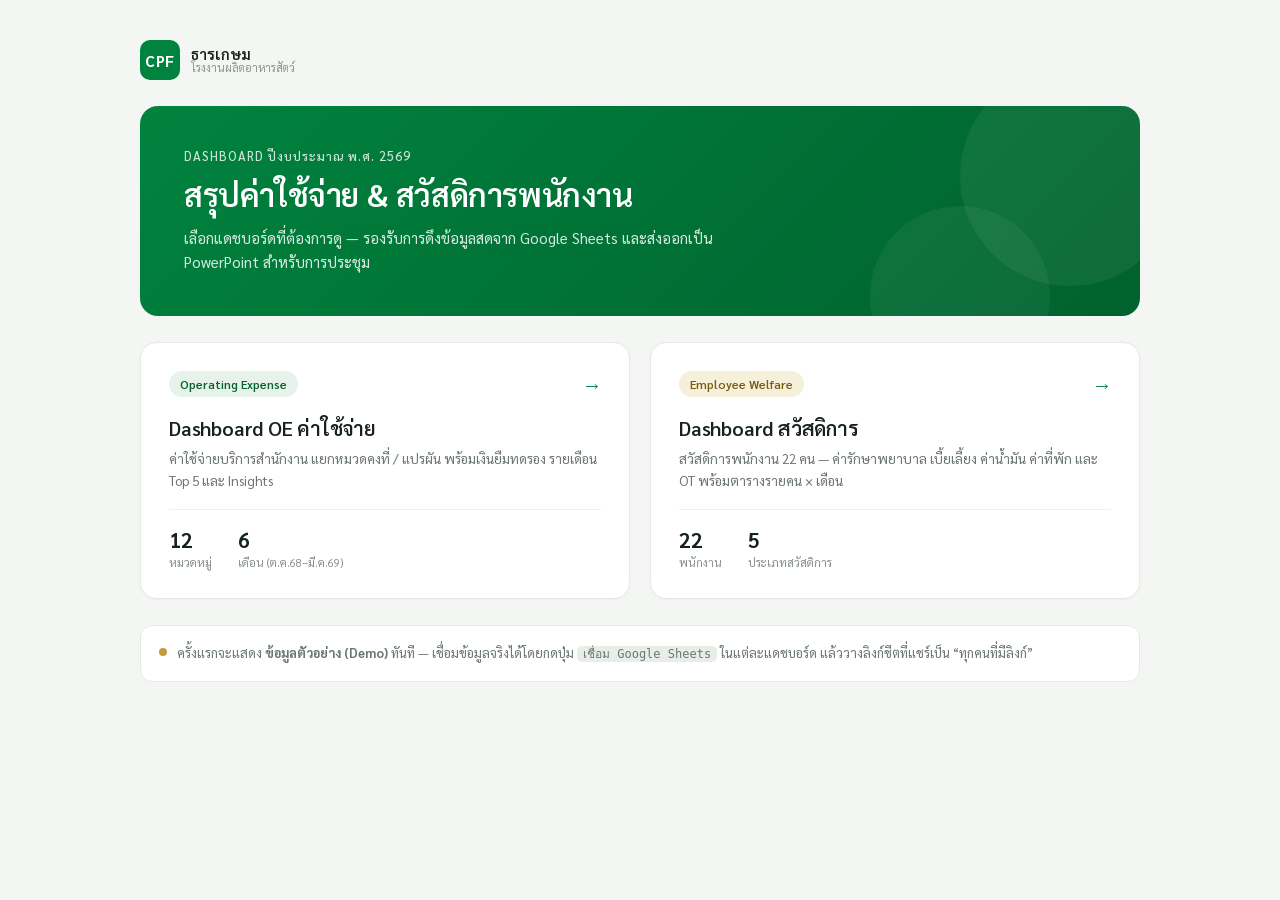
==== index.html @ 9de595ff "ปรับดีไซน์หน้า Landing ตามดีไซน์ใหม่จาก Claude - hero gradient เขียว + brand bar (โลโก้ CPF + ชื่อโร" ====
<!DOCTYPE html>
<html lang="th">
<head>
  <meta charset="UTF-8" />
  <meta name="viewport" content="width=device-width, initial-scale=1.0" />
  <title>CPF ธารเกษม — Dashboard ค่าใช้จ่าย & สวัสดิการ</title>
  <meta name="description" content="แดชบอร์ดสรุปค่าใช้จ่าย OE และสวัสดิการพนักงาน โรงงานผลิตอาหารสัตว์ธารเกษม (CPF)" />
  <link rel="preconnect" href="https://fonts.googleapis.com" />
  <link rel="preconnect" href="https://fonts.gstatic.com" crossorigin />
  <link href="https://fonts.googleapis.com/css2?family=Sarabun:wght@300;400;500;600;700;800&display=swap" rel="stylesheet" />
  <style>
    * { box-sizing: border-box; margin: 0; padding: 0; }
    body {
      font-family: 'Sarabun', system-ui, sans-serif;
      background: #F4F6F3; color: #16221C;
      min-height: 100vh; -webkit-font-smoothing: antialiased;
      display: flex; flex-direction: column; align-items: center;
      padding: 40px 20px 56px;
    }
    .wrap { width: 100%; max-width: 1000px; }

    /* ---- brand bar ---- */
    .brand { display: flex; align-items: center; gap: 11px; margin-bottom: 26px; }
    .brand .logo {
      width: 40px; height: 40px; border-radius: 10px; background: #00833E; color: #fff;
      display: grid; place-items: center; font-weight: 800; font-size: 15px; letter-spacing: .5px;
    }
    .brand .name { font-size: 15px; font-weight: 600; line-height: 1.15; }
    .brand .name small { display: block; font-size: 11px; font-weight: 400; color: #8A938C; }

    /* ---- hero ---- */
    .hero {
      position: relative; overflow: hidden; border-radius: 18px; color: #fff;
      background: linear-gradient(135deg, #00833E 0%, #00622E 100%);
      padding: 42px 44px; margin-bottom: 26px;
    }
    .hero .blob { position: absolute; border-radius: 50%; }
    .hero .blob.b1 { right: -40px; top: -40px; width: 220px; height: 220px; background: rgba(255,255,255,.06); }
    .hero .blob.b2 { right: 90px; bottom: -70px; width: 180px; height: 180px; background: rgba(255,255,255,.05); }
    .hero .inner { position: relative; }
    .hero .eyebrow { font-size: 12.5px; letter-spacing: 1px; text-transform: uppercase; opacity: .8; font-weight: 500; }
    .hero h1 { margin: 10px 0 0; font-size: 32px; font-weight: 600; letter-spacing: -.4px; max-width: 620px; line-height: 1.25; }
    .hero p { margin: 12px 0 0; font-size: 15px; opacity: .85; max-width: 560px; line-height: 1.6; }

    /* ---- cards ---- */
    .cards { display: grid; grid-template-columns: 1fr 1fr; gap: 20px; }
    .card {
      text-align: left; text-decoration: none; color: inherit; cursor: pointer;
      background: #fff; border: 1px solid #E6E9E5; border-radius: 16px; padding: 28px;
      display: flex; flex-direction: column; gap: 18px;
      box-shadow: 0 1px 2px rgba(16,40,28,.04);
      transition: transform .15s ease, box-shadow .15s ease, border-color .15s ease;
    }
    .card:hover { transform: translateY(-3px); box-shadow: 0 12px 30px rgba(16,40,28,.10); border-color: #CFE0D5; }
    .card .row { display: flex; align-items: center; justify-content: space-between; }
    .card .tag {
      display: inline-flex; align-items: center; gap: 8px;
      font-size: 12px; font-weight: 600; padding: 5px 11px; border-radius: 20px;
    }
    .card.oe .tag { color: #00622E; background: #E7F2EB; }
    .card.welfare .tag { color: #7A5C12; background: #F6EFD9; }
    .card .arrow { color: #00833E; font-size: 20px; line-height: 1; transition: transform .15s ease; }
    .card:hover .arrow { transform: translateX(4px); }
    .card .title { font-size: 20px; font-weight: 600; letter-spacing: -.2px; margin-bottom: 7px; }
    .card .desc { font-size: 13.5px; color: #6B7670; line-height: 1.6; }
    .card .stats { display: flex; gap: 26px; padding-top: 16px; border-top: 1px solid #EEF1ED; }
    .card .stats .v { font-size: 21px; font-weight: 700; color: #16221C; letter-spacing: -.3px; }
    .card .stats .l { font-size: 11.5px; color: #8A938C; margin-top: 2px; }

    /* ---- footer note ---- */
    .note {
      margin-top: 26px; font-size: 13px; color: #6B7670; line-height: 1.65;
      background: #fff; border: 1px solid #E6E9E5; border-radius: 12px; padding: 16px 18px;
      display: flex; gap: 10px; align-items: flex-start;
    }
    .note .dot { width: 8px; height: 8px; border-radius: 50%; background: #C79A3A; flex: none; margin-top: 6px; }
    .note code { background: #E9EDE8; padding: 1px 6px; border-radius: 5px; font-family: ui-monospace, monospace; font-size: 12px; }

    @media (max-width: 680px) {
      body { padding: 28px 16px 40px; }
      .hero { padding: 32px 26px; }
      .hero h1 { font-size: 25px; }
      .cards { grid-template-columns: 1fr; }
    }
  </style>
</head>
<body>
  <div class="wrap">
    <div class="brand">
      <div class="logo">CPF</div>
      <div class="name">ธารเกษม<small>โรงงานผลิตอาหารสัตว์</small></div>
    </div>

    <section class="hero">
      <span class="blob b1"></span>
      <span class="blob b2"></span>
      <div class="inner">
        <div class="eyebrow">Dashboard ปีงบประมาณ พ.ศ. 2569</div>
        <h1>สรุปค่าใช้จ่าย &amp; สวัสดิการพนักงาน</h1>
        <p>เลือกแดชบอร์ดที่ต้องการดู — รองรับการดึงข้อมูลสดจาก Google Sheets และส่งออกเป็น PowerPoint สำหรับการประชุม</p>
      </div>
    </section>

    <div class="cards">
      <a class="card oe" href="./oe/">
        <div class="row">
          <span class="tag">Operating Expense</span>
          <span class="arrow">→</span>
        </div>
        <div>
          <div class="title">Dashboard OE ค่าใช้จ่าย</div>
          <p class="desc">ค่าใช้จ่ายบริการสำนักงาน แยกหมวดคงที่ / แปรผัน พร้อมเงินยืมทดรอง รายเดือน Top 5 และ Insights</p>
        </div>
        <div class="stats">
          <div><div class="v">12</div><div class="l">หมวดหมู่</div></div>
          <div><div class="v">6</div><div class="l">เดือน (ต.ค.68–มี.ค.69)</div></div>
        </div>
      </a>

      <a class="card welfare" href="./welfare/">
        <div class="row">
          <span class="tag">Employee Welfare</span>
          <span class="arrow">→</span>
        </div>
        <div>
          <div class="title">Dashboard สวัสดิการ</div>
          <p class="desc">สวัสดิการพนักงาน 22 คน — ค่ารักษาพยาบาล เบี้ยเลี้ยง ค่าน้ำมัน ค่าที่พัก และ OT พร้อมตารางรายคน × เดือน</p>
        </div>
        <div class="stats">
          <div><div class="v">22</div><div class="l">พนักงาน</div></div>
          <div><div class="v">5</div><div class="l">ประเภทสวัสดิการ</div></div>
        </div>
      </a>
    </div>

    <div class="note">
      <span class="dot"></span>
      <div>
        ครั้งแรกจะแสดง <strong>ข้อมูลตัวอย่าง (Demo)</strong> ทันที — เชื่อมข้อมูลจริงได้โดยกดปุ่ม
        <code>เชื่อม Google Sheets</code> ในแต่ละแดชบอร์ด แล้ววางลิงก์ชีตที่แชร์เป็น “ทุกคนที่มีลิงก์”
      </div>
    </div>
  </div>
</body>
</html>
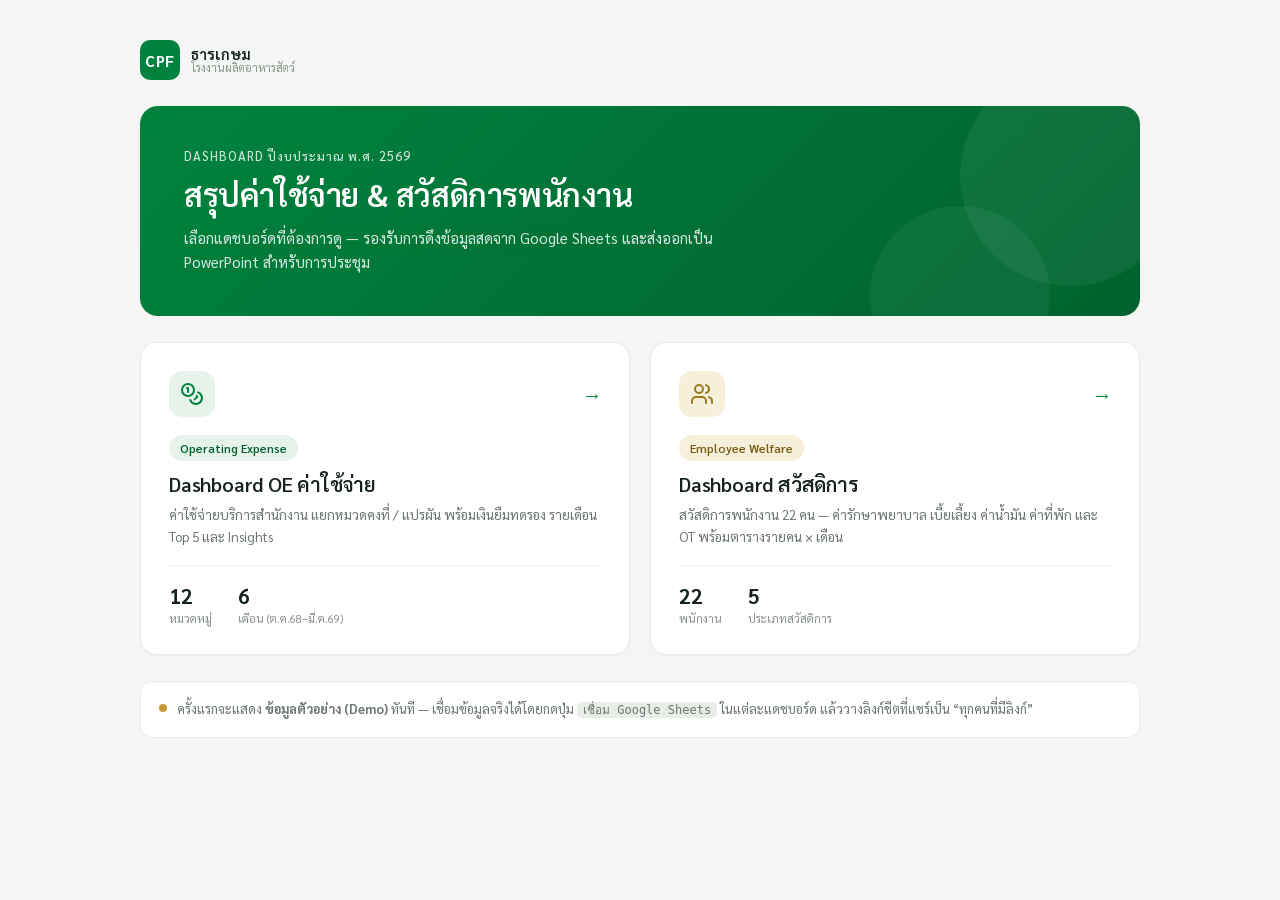
==== commit e38af071: "ปรับ icon UI เป็น inline SVG (Lucide-style) ให้ดูเป็นมืออาชีพ - เพิ่ม icon system ใน common.css: CSS" ====
--- a/index.html
+++ b/index.html
@@ -8,6 +8,9 @@
   <link rel="preconnect" href="https://fonts.googleapis.com" />
   <link rel="preconnect" href="https://fonts.gstatic.com" crossorigin />
   <link href="https://fonts.googleapis.com/css2?family=Sarabun:wght@300;400;500;600;700;800&display=swap" rel="stylesheet" />
+  <link rel="manifest" href="manifest.webmanifest" />
+  <meta name="theme-color" content="#2E7D32" />
+  <link rel="apple-touch-icon" href="assets/icon.svg" />
   <style>
     * { box-sizing: border-box; margin: 0; padding: 0; }
     body {
@@ -66,6 +69,12 @@
     .card .stats { display: flex; gap: 26px; padding-top: 16px; border-top: 1px solid #EEF1ED; }
     .card .stats .v { font-size: 21px; font-weight: 700; color: #16221C; letter-spacing: -.3px; }
     .card .stats .l { font-size: 11.5px; color: #8A938C; margin-top: 2px; }
+    /* ไอคอนหัวการ์ด (inline SVG รับสีจาก currentColor) */
+    .card .ico-badge { width: 46px; height: 46px; border-radius: 13px; display: grid; place-items: center; flex: none; }
+    .card .ico-badge svg { width: 24px; height: 24px; }
+    .card.oe .ico-badge { color: #00833E; background: #E7F2EB; }
+    .card.welfare .ico-badge { color: #9A7B1F; background: #F6EFD9; }
+    .card .tag { margin-bottom: 10px; }
 
     /* ---- footer note ---- */
     .note {
@@ -81,6 +90,18 @@
       .hero { padding: 32px 26px; }
       .hero h1 { font-size: 25px; }
       .cards { grid-template-columns: 1fr; }
+    }
+
+    /* โฟกัสด้วยคีย์บอร์ดให้เห็นชัด (a11y) */
+    .card:focus-visible { outline: 3px solid #FFB300; outline-offset: 3px; }
+    /* เคารพการตั้งค่าผู้ใช้ที่ลดการเคลื่อนไหว */
+    @media (prefers-reduced-motion: reduce) {
+      *, *::before, *::after {
+        animation-duration: .001ms !important;
+        transition-duration: .001ms !important;
+      }
+      .card:hover { transform: none; }
+      .card:hover .arrow { transform: none; }
     }
   </style>
 </head>
@@ -104,10 +125,11 @@
     <div class="cards">
       <a class="card oe" href="./oe/">
         <div class="row">
-          <span class="tag">Operating Expense</span>
+          <span class="ico-badge" aria-hidden="true"><svg viewBox="0 0 24 24" fill="none" stroke="currentColor" stroke-width="2" stroke-linecap="round" stroke-linejoin="round"><circle cx="8" cy="8" r="6"/><path d="M18.09 10.37A6 6 0 1 1 10.34 18"/><path d="M7 6h1v4"/><path d="m16.71 13.88.7.71-2.82 2.82"/></svg></span>
           <span class="arrow">→</span>
         </div>
         <div>
+          <span class="tag">Operating Expense</span>
           <div class="title">Dashboard OE ค่าใช้จ่าย</div>
           <p class="desc">ค่าใช้จ่ายบริการสำนักงาน แยกหมวดคงที่ / แปรผัน พร้อมเงินยืมทดรอง รายเดือน Top 5 และ Insights</p>
         </div>
@@ -119,10 +141,11 @@
 
       <a class="card welfare" href="./welfare/">
         <div class="row">
-          <span class="tag">Employee Welfare</span>
+          <span class="ico-badge" aria-hidden="true"><svg viewBox="0 0 24 24" fill="none" stroke="currentColor" stroke-width="2" stroke-linecap="round" stroke-linejoin="round"><path d="M16 21v-2a4 4 0 0 0-4-4H6a4 4 0 0 0-4 4v2"/><circle cx="9" cy="7" r="4"/><path d="M22 21v-2a4 4 0 0 0-3-3.87"/><path d="M16 3.13a4 4 0 0 1 0 7.75"/></svg></span>
           <span class="arrow">→</span>
         </div>
         <div>
+          <span class="tag">Employee Welfare</span>
           <div class="title">Dashboard สวัสดิการ</div>
           <p class="desc">สวัสดิการพนักงาน 22 คน — ค่ารักษาพยาบาล เบี้ยเลี้ยง ค่าน้ำมัน ค่าที่พัก และ OT พร้อมตารางรายคน × เดือน</p>
         </div>
@@ -141,5 +164,6 @@
       </div>
     </div>
   </div>
+  <script>if ('serviceWorker' in navigator) { addEventListener('load', function () { navigator.serviceWorker.register('sw.js').catch(function () {}); }); }</script>
 </body>
 </html>
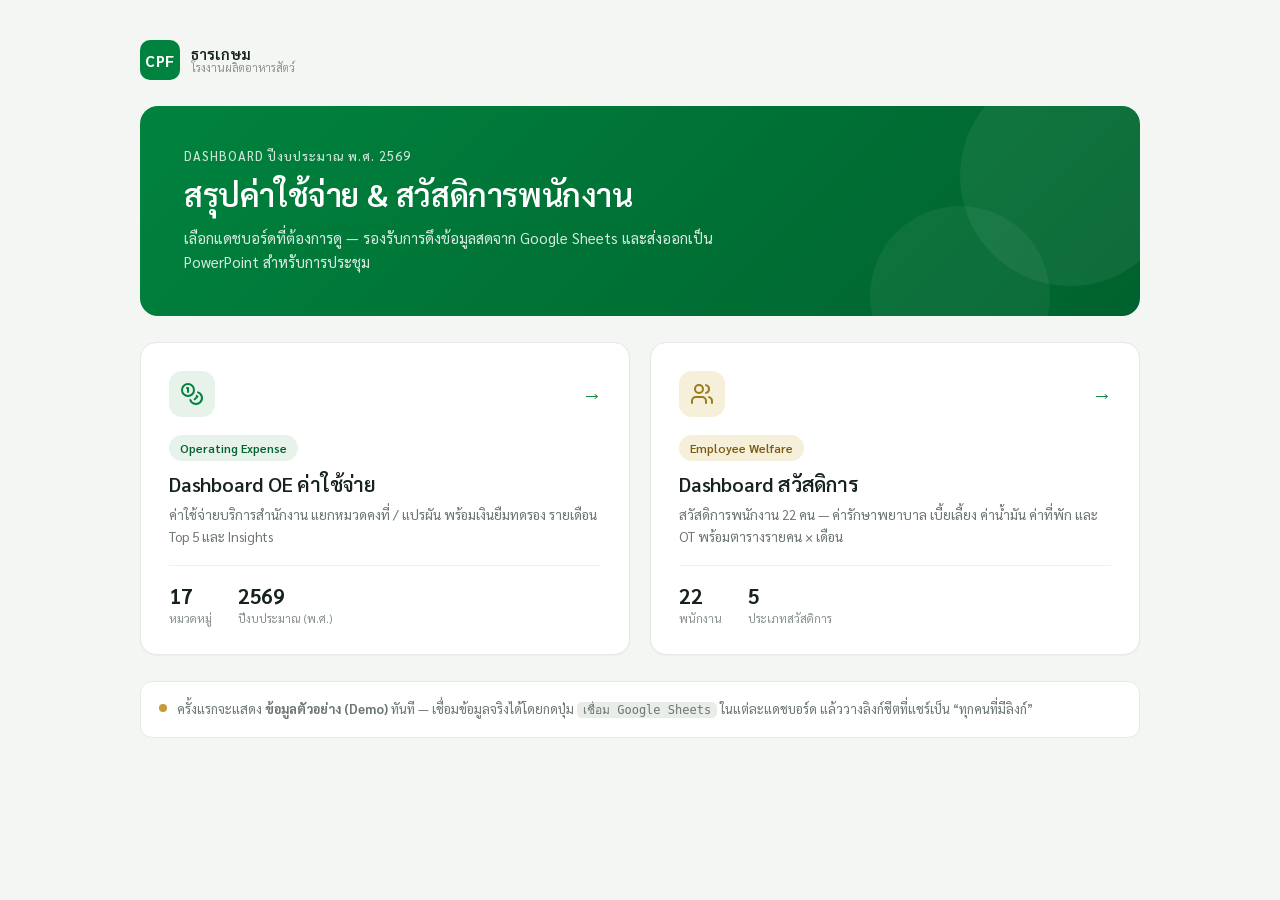
==== commit 15f78ef3: "ตรวจทั้งโปรเจค (scrutinize) แล้วแก้ตามผลตรวจ: ผู้ยืมว่าง, เดือนปนข้อความ, OT ทศนิยม, offline deep-li" ====
--- a/index.html
+++ b/index.html
@@ -59,6 +59,7 @@
     .card .tag {
       display: inline-flex; align-items: center; gap: 8px;
       font-size: 12px; font-weight: 600; padding: 5px 11px; border-radius: 20px;
+      margin-bottom: 10px;
     }
     .card.oe .tag { color: #00622E; background: #E7F2EB; }
     .card.welfare .tag { color: #7A5C12; background: #F6EFD9; }
@@ -74,7 +75,6 @@
     .card .ico-badge svg { width: 24px; height: 24px; }
     .card.oe .ico-badge { color: #00833E; background: #E7F2EB; }
     .card.welfare .ico-badge { color: #9A7B1F; background: #F6EFD9; }
-    .card .tag { margin-bottom: 10px; }
 
     /* ---- footer note ---- */
     .note {
@@ -134,8 +134,8 @@
           <p class="desc">ค่าใช้จ่ายบริการสำนักงาน แยกหมวดคงที่ / แปรผัน พร้อมเงินยืมทดรอง รายเดือน Top 5 และ Insights</p>
         </div>
         <div class="stats">
-          <div><div class="v">12</div><div class="l">หมวดหมู่</div></div>
-          <div><div class="v">6</div><div class="l">เดือน (ต.ค.68–มี.ค.69)</div></div>
+          <div><div class="v">17</div><div class="l">หมวดหมู่</div></div>
+          <div><div class="v">2569</div><div class="l">ปีงบประมาณ (พ.ศ.)</div></div>
         </div>
       </a>
 
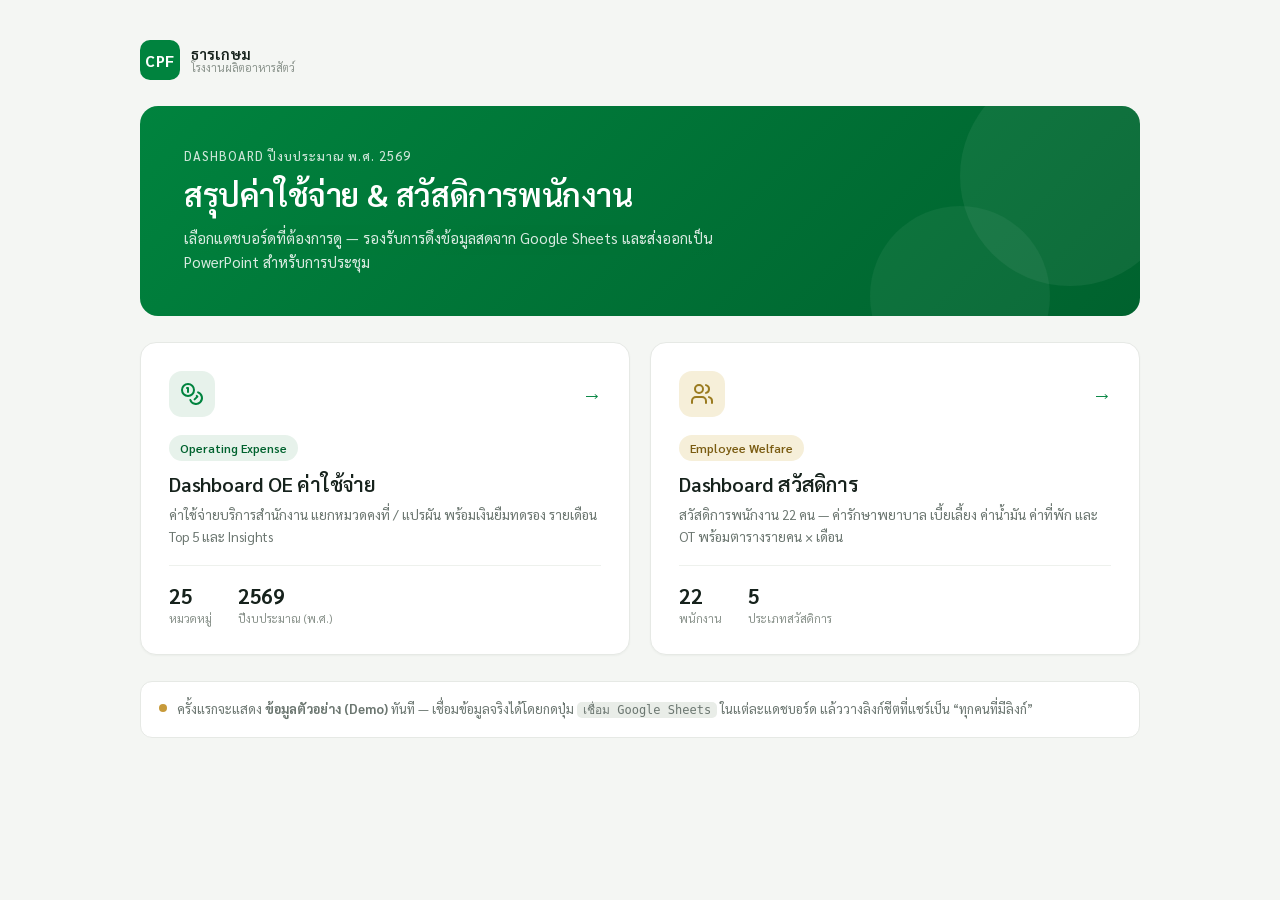
==== commit 11521b9d: "ตรวจทั้งโปรเจกต์แล้วแก้ 4 บั๊ก: แถว insight, ชั่วโมง OT, ทำซ้ำใน editor, สถิติ landing ตรวจทุกไฟล์ต่" ====
--- a/index.html
+++ b/index.html
@@ -133,8 +133,9 @@
           <div class="title">Dashboard OE ค่าใช้จ่าย</div>
           <p class="desc">ค่าใช้จ่ายบริการสำนักงาน แยกหมวดคงที่ / แปรผัน พร้อมเงินยืมทดรอง รายเดือน Top 5 และ Insights</p>
         </div>
+        <!-- ตัวเลขอิงข้อมูล demo ใน assets/data.js (ม.ค.–ก.ค. 2569) — อัปเดตด้วยเมื่อเปลี่ยนชุด demo -->
         <div class="stats">
-          <div><div class="v">17</div><div class="l">หมวดหมู่</div></div>
+          <div><div class="v">25</div><div class="l">หมวดหมู่</div></div>
           <div><div class="v">2569</div><div class="l">ปีงบประมาณ (พ.ศ.)</div></div>
         </div>
       </a>
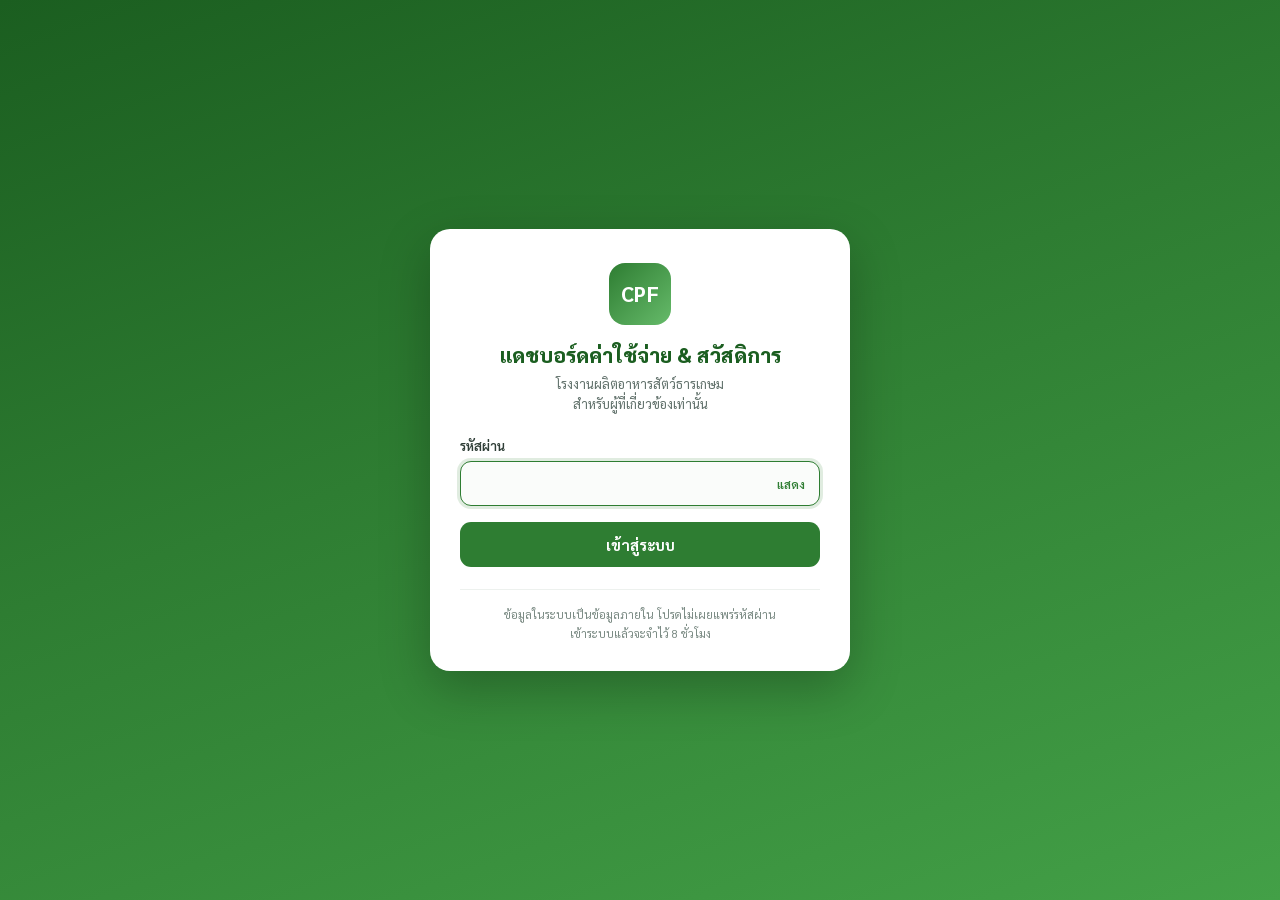
==== commit a8d49f6c: "เพิ่มหน้า login (รหัสผ่านร่วม) + ลบ sheet ID ออกจาก repo ผู้ใช้ขอหน้า login กันข้อมูลภายใน โดยคนที่ต" ====
--- a/index.html
+++ b/index.html
@@ -3,6 +3,9 @@
 <head>
   <meta charset="UTF-8" />
   <meta name="viewport" content="width=device-width, initial-scale=1.0" />
+  <!-- ประตูรหัสผ่าน — ต้องอยู่บนสุดก่อนเนื้อหา/CSS เพื่อให้เด้งออกก่อนหน้าจะวาด (ไม่เห็นข้อมูลแวบ ๆ) -->
+  <script src="assets/auth.js"></script>
+  <script>Auth.require('');</script>
   <title>CPF ธารเกษม — Dashboard ค่าใช้จ่าย & สวัสดิการ</title>
   <meta name="description" content="แดชบอร์ดสรุปค่าใช้จ่าย OE และสวัสดิการพนักงาน โรงงานผลิตอาหารสัตว์ธารเกษม (CPF)" />
   <link rel="preconnect" href="https://fonts.googleapis.com" />
@@ -157,6 +160,12 @@
       </a>
     </div>
 
+    <div style="text-align:center;margin-top:22px">
+      <button type="button" id="btn-logout" style="font-family:inherit;font-size:13px;font-weight:600;color:#2E7D32;background:none;border:0;cursor:pointer;padding:8px 14px;border-radius:9px">
+        ออกจากระบบ
+      </button>
+    </div>
+
     <div class="note">
       <span class="dot"></span>
       <div>
@@ -165,6 +174,13 @@
       </div>
     </div>
   </div>
+  <script>
+    (function () {
+      var b = document.getElementById('btn-logout');
+      if (b && window.Auth) b.addEventListener('click', function () { Auth.logout(''); });
+      else if (b) b.style.display = 'none';
+    })();
+  </script>
   <script>if ('serviceWorker' in navigator) { addEventListener('load', function () { navigator.serviceWorker.register('sw.js').catch(function () {}); }); }</script>
 </body>
 </html>
